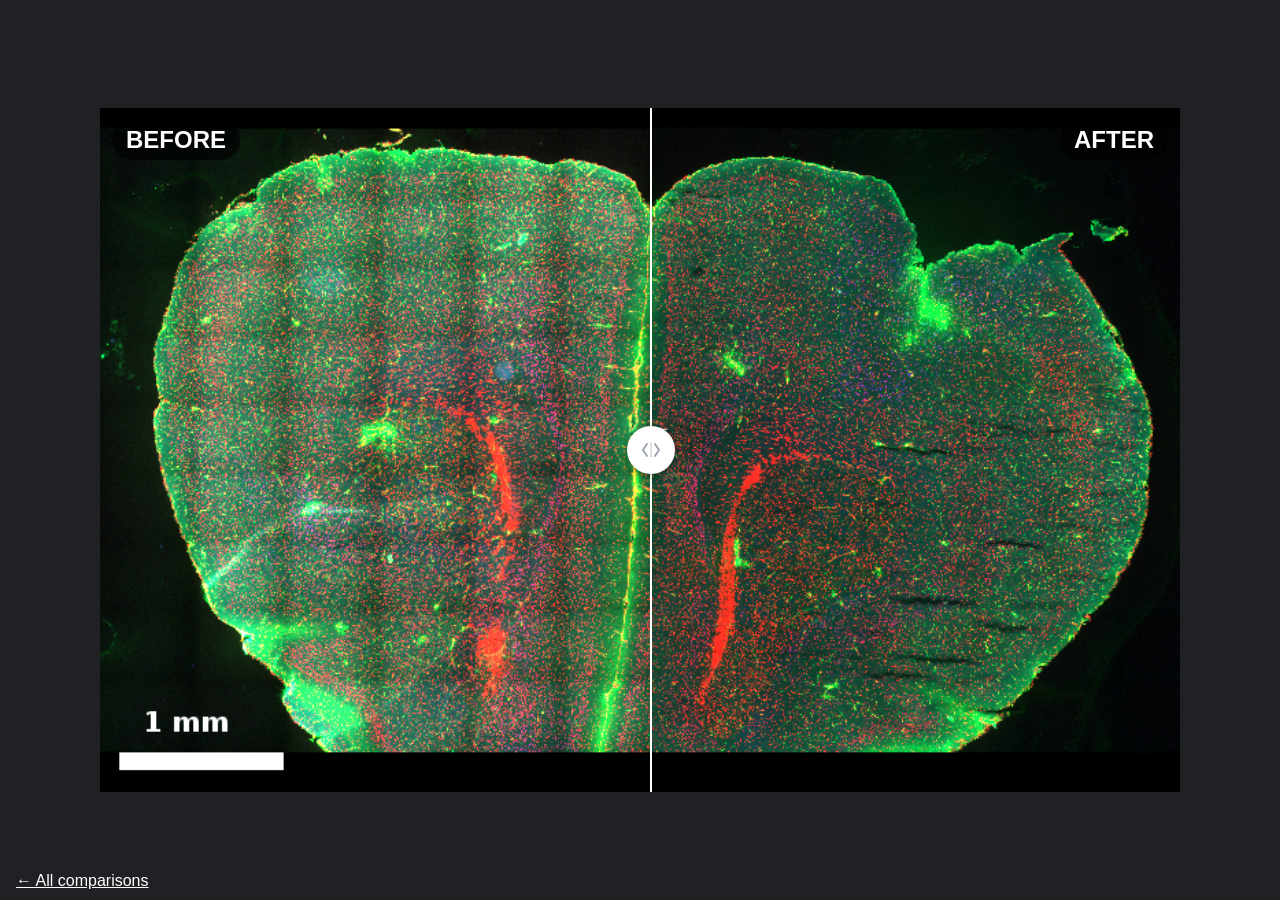
==== slide-1.html @ 280ec727 "Add 3 before/after comparison sliders and index page" ====
<!doctype html>
<html lang="en">
<head>
  <meta charset="utf-8">
  <meta name="viewport" content="width=device-width, initial-scale=1">
  <title>Comparison 1</title>
  <link rel="stylesheet" href="assets/slider.css">
</head>
<body>
  <div class="ba-slider" aria-label="Before and after image comparison">
    <img class="ba-after" src="images/slide-1-after.png" alt="After">
    <img class="ba-before" src="images/slide-1-before.png" alt="Before">
    <div class="ba-line"></div>
    <div class="ba-handle" role="slider" aria-label="Comparison position" tabindex="0">
      <svg width="20" height="16" viewBox="0 0 20 16" fill="none" aria-hidden="true"><path d="M6 2L2 8l4 6M14 2l4 6-4 6" stroke="#9ca3af" stroke-width="2" stroke-linecap="round" stroke-linejoin="round"/><line x1="10" y1="1" x2="10" y2="15" stroke="#d1d5db" stroke-width="1.5" stroke-linecap="round"/></svg>
    </div>
    <div class="ba-label ba-label-before">BEFORE</div>
    <div class="ba-label ba-label-after">AFTER</div>
  </div>
  <p class="back"><a href="index.html">← All comparisons</a></p>
  <script src="assets/slider.js"></script>
</body>
</html>
---- assets/slider.css ----
* { box-sizing: border-box; }
body { margin: 0; min-height: 100vh; display: grid; place-items: center; background: #202124; font-family: Arial, sans-serif; }
.ba-slider { position: relative; width: min(1080px, 100vw); aspect-ratio: 1; overflow: hidden; user-select: none; touch-action: none; background: transparent; }
.ba-slider img { position: absolute; inset: 0; width: 100%; height: 100%; object-fit: contain; pointer-events: none; }
.ba-before { clip-path: inset(0 49% 0 0); }
.ba-line { position: absolute; top: 0; left: calc(51% - 1px); width: 2px; height: 100%; background: #fff; z-index: 5; pointer-events: none; }
.ba-handle { position: absolute; top: 50%; left: 51%; width: 48px; height: 48px; transform: translate(-50%, -50%); cursor: ew-resize; z-index: 10; display: flex; align-items: center; justify-content: center; background: #fff; border-radius: 50%; box-shadow: 0 2px 10px rgba(0,0,0,.28); }
.ba-handle svg { pointer-events: none; }
.ba-label { position: absolute; top: calc(var(--image-top, 0px) + 12px); padding: 6px 14px; border-radius: 999px; background: rgba(0,0,0,.65); color: #fff; font-size: clamp(14px, 2.2vw, 24px); font-weight: 700; z-index: 30; pointer-events: none; }
.ba-label-before { left: calc(var(--image-left, 0px) + 12px); }
.ba-label-after { right: auto; left: calc(var(--image-left, 0px) + var(--image-width, 100%) - 12px); transform: translateX(-100%); }
.back { position: fixed; left: 16px; bottom: 10px; margin: 0; }
.back a { color: #fff; }
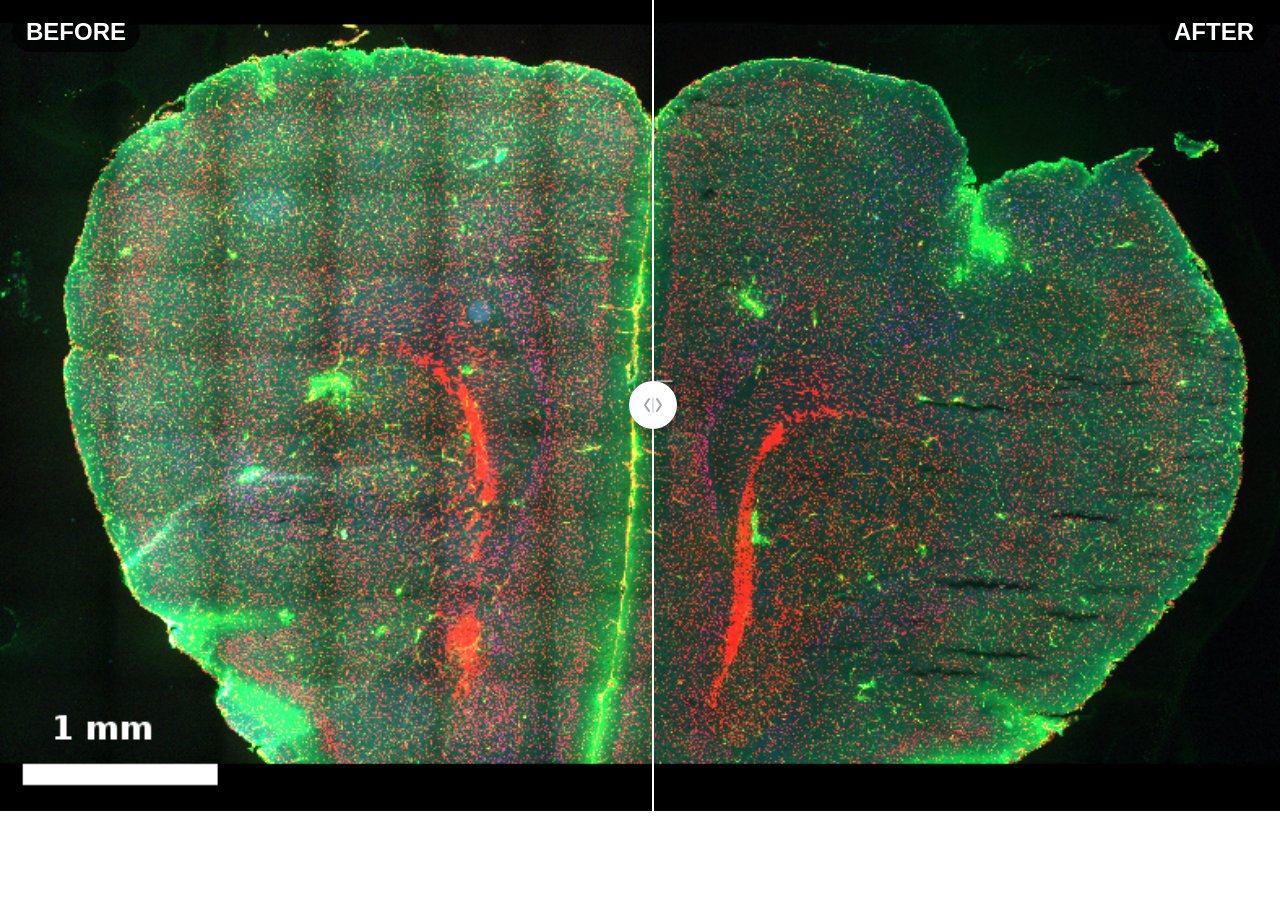
==== commit 769ebd25: "Make sliders transparent/flush and drop back-link for iframe embedding" ====
--- a/slide-1.html
+++ b/slide-1.html
@@ -17,7 +17,6 @@
     <div class="ba-label ba-label-before">BEFORE</div>
     <div class="ba-label ba-label-after">AFTER</div>
   </div>
-  <p class="back"><a href="index.html">← All comparisons</a></p>
   <script src="assets/slider.js"></script>
 </body>
 </html>
--- a/assets/slider.css
+++ b/assets/slider.css
@@ -1,6 +1,6 @@
 * { box-sizing: border-box; }
-body { margin: 0; min-height: 100vh; display: grid; place-items: center; background: #202124; font-family: Arial, sans-serif; }
-.ba-slider { position: relative; width: min(1080px, 100vw); aspect-ratio: 1; overflow: hidden; user-select: none; touch-action: none; background: transparent; }
+html, body { margin: 0; height: 100%; background: transparent; font-family: Arial, sans-serif; }
+.ba-slider { position: relative; width: 100%; aspect-ratio: 1; overflow: hidden; user-select: none; touch-action: none; background: transparent; }
 .ba-slider img { position: absolute; inset: 0; width: 100%; height: 100%; object-fit: contain; pointer-events: none; }
 .ba-before { clip-path: inset(0 49% 0 0); }
 .ba-line { position: absolute; top: 0; left: calc(51% - 1px); width: 2px; height: 100%; background: #fff; z-index: 5; pointer-events: none; }
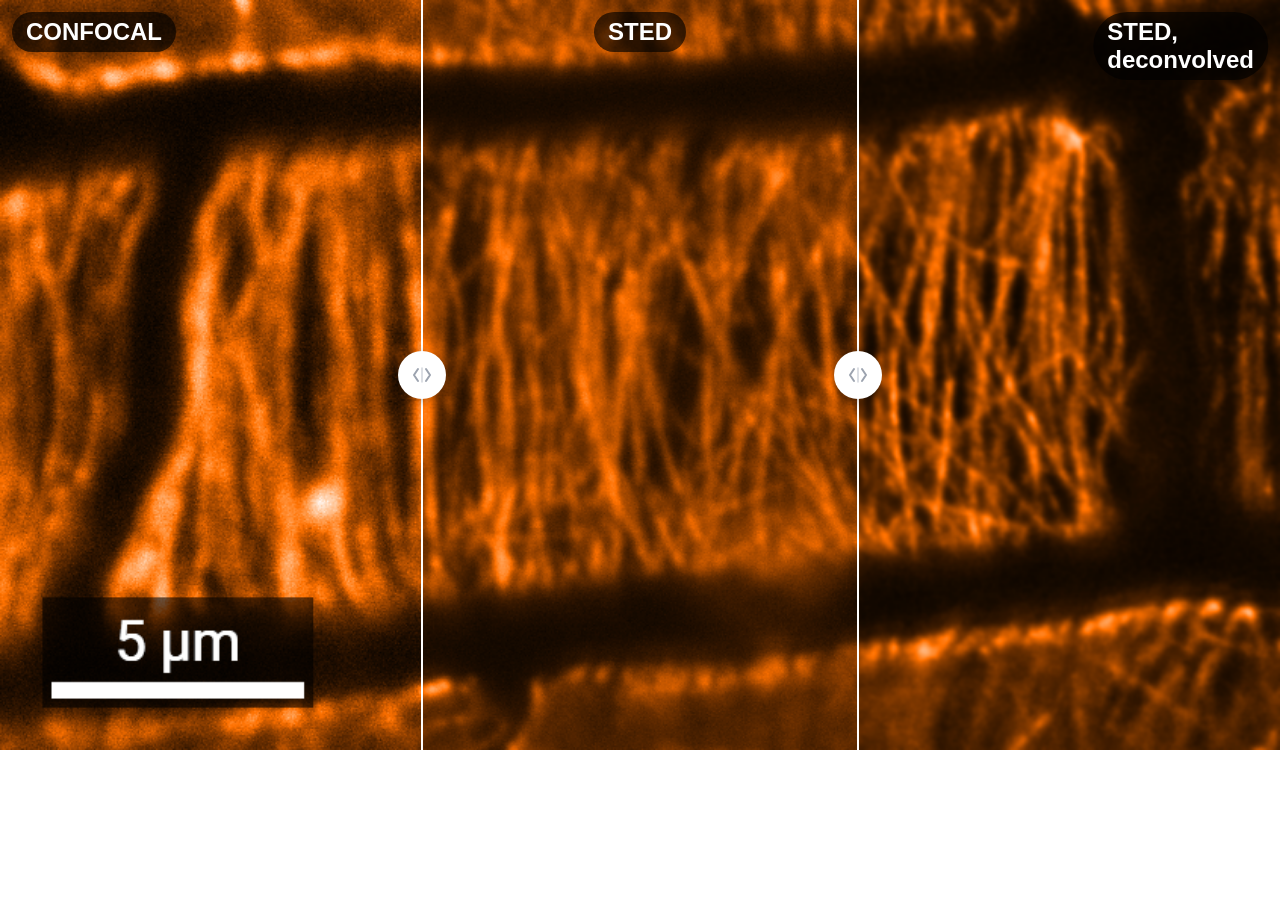
==== commit 59f96f18: "Add dual-handle 3-image sliders, single-handle placeholder, and clean up repo - Convert slide-1/2/3 " ====
--- a/slide-1.html
+++ b/slide-1.html
@@ -3,19 +3,25 @@
 <head>
   <meta charset="utf-8">
   <meta name="viewport" content="width=device-width, initial-scale=1">
-  <title>Comparison 1</title>
+  <title>MIRAVA - 1</title>
   <link rel="stylesheet" href="assets/slider.css">
 </head>
 <body>
-  <div class="ba-slider" aria-label="Before and after image comparison">
-    <img class="ba-after" src="images/slide-1-after.png" alt="After">
-    <img class="ba-before" src="images/slide-1-before.png" alt="Before">
-    <div class="ba-line"></div>
-    <div class="ba-handle" role="slider" aria-label="Comparison position" tabindex="0">
+  <div class="ba-slider" aria-label="Left, middle, right image comparison">
+    <img class="ba-mid" src="images/slide-1-middle.png" alt="Middle">
+    <img class="ba-left" src="images/slide-1-left.png" alt="Left">
+    <img class="ba-right" src="images/slide-1-right.png" alt="Right">
+    <div class="ba-line ba-line-a"></div>
+    <div class="ba-line ba-line-b"></div>
+    <div class="ba-handle ba-handle-a" role="slider" aria-label="Left divider position" tabindex="0">
       <svg width="20" height="16" viewBox="0 0 20 16" fill="none" aria-hidden="true"><path d="M6 2L2 8l4 6M14 2l4 6-4 6" stroke="#9ca3af" stroke-width="2" stroke-linecap="round" stroke-linejoin="round"/><line x1="10" y1="1" x2="10" y2="15" stroke="#d1d5db" stroke-width="1.5" stroke-linecap="round"/></svg>
     </div>
-    <div class="ba-label ba-label-before">BEFORE</div>
-    <div class="ba-label ba-label-after">AFTER</div>
+    <div class="ba-handle ba-handle-b" role="slider" aria-label="Right divider position" tabindex="0">
+      <svg width="20" height="16" viewBox="0 0 20 16" fill="none" aria-hidden="true"><path d="M6 2L2 8l4 6M14 2l4 6-4 6" stroke="#9ca3af" stroke-width="2" stroke-linecap="round" stroke-linejoin="round"/><line x1="10" y1="1" x2="10" y2="15" stroke="#d1d5db" stroke-width="1.5" stroke-linecap="round"/></svg>
+    </div>
+    <div class="ba-label ba-label-left">CONFOCAL</div>
+    <div class="ba-label ba-label-mid">STED</div>
+    <div class="ba-label ba-label-right">STED, deconvolved</div>
   </div>
   <script src="assets/slider.js"></script>
 </body>
--- a/assets/slider.css
+++ b/assets/slider.css
@@ -1,13 +1,20 @@
 * { box-sizing: border-box; }
 html, body { margin: 0; height: 100%; background: transparent; font-family: Arial, sans-serif; }
-.ba-slider { position: relative; width: 100%; aspect-ratio: 1; overflow: hidden; user-select: none; touch-action: none; background: transparent; }
+.ba-slider { position: relative; width: 100%; aspect-ratio: 1; overflow: hidden; user-select: none; touch-action: none; background: transparent; --pos-a: 33%; --pos-b: 67%; }
 .ba-slider img { position: absolute; inset: 0; width: 100%; height: 100%; object-fit: contain; pointer-events: none; }
-.ba-before { clip-path: inset(0 49% 0 0); }
-.ba-line { position: absolute; top: 0; left: calc(51% - 1px); width: 2px; height: 100%; background: #fff; z-index: 5; pointer-events: none; }
-.ba-handle { position: absolute; top: 50%; left: 51%; width: 48px; height: 48px; transform: translate(-50%, -50%); cursor: ew-resize; z-index: 10; display: flex; align-items: center; justify-content: center; background: #fff; border-radius: 50%; box-shadow: 0 2px 10px rgba(0,0,0,.28); }
+.ba-mid { z-index: 1; }
+.ba-left { z-index: 2; clip-path: inset(0 calc(100% - var(--pos-a)) 0 0); }
+.ba-right { z-index: 3; clip-path: inset(0 0 0 var(--pos-b)); }
+.ba-line { position: absolute; top: 0; width: 2px; height: 100%; background: #fff; z-index: 5; pointer-events: none; }
+.ba-line-a { left: calc(var(--pos-a) - 1px); }
+.ba-line-b { left: calc(var(--pos-b) - 1px); }
+.ba-handle { position: absolute; top: 50%; width: 48px; height: 48px; transform: translate(-50%, -50%); cursor: ew-resize; z-index: 10; display: flex; align-items: center; justify-content: center; background: #fff; border-radius: 50%; box-shadow: 0 2px 10px rgba(0,0,0,.28); }
+.ba-handle-a { left: var(--pos-a); }
+.ba-handle-b { left: var(--pos-b); }
 .ba-handle svg { pointer-events: none; }
 .ba-label { position: absolute; top: calc(var(--image-top, 0px) + 12px); padding: 6px 14px; border-radius: 999px; background: rgba(0,0,0,.65); color: #fff; font-size: clamp(14px, 2.2vw, 24px); font-weight: 700; z-index: 30; pointer-events: none; }
-.ba-label-before { left: calc(var(--image-left, 0px) + 12px); }
-.ba-label-after { right: auto; left: calc(var(--image-left, 0px) + var(--image-width, 100%) - 12px); transform: translateX(-100%); }
+.ba-label-left { left: calc(var(--image-left, 0px) + 12px); }
+.ba-label-mid { left: 50%; transform: translateX(-50%); }
+.ba-label-right { right: auto; left: calc(var(--image-left, 0px) + var(--image-width, 100%) - 12px); transform: translateX(-100%); }
 .back { position: fixed; left: 16px; bottom: 10px; margin: 0; }
 .back a { color: #fff; }
